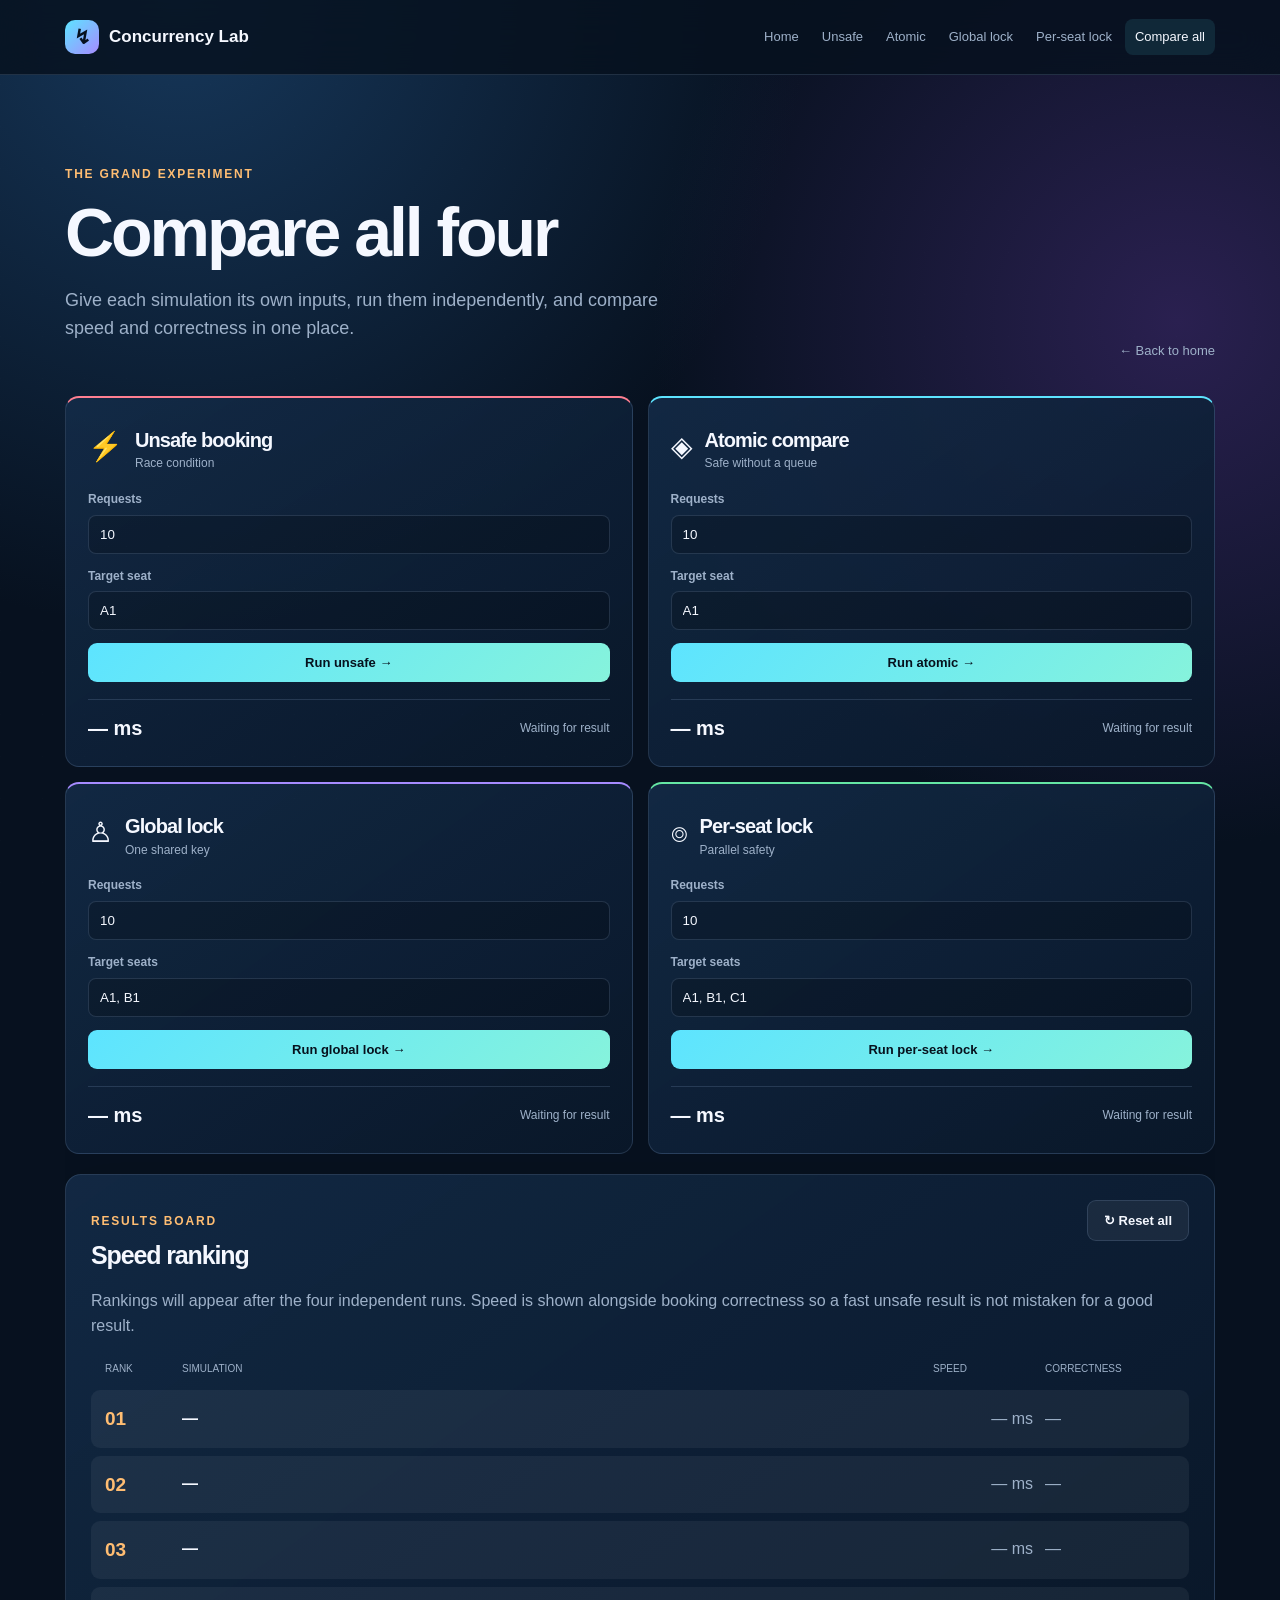
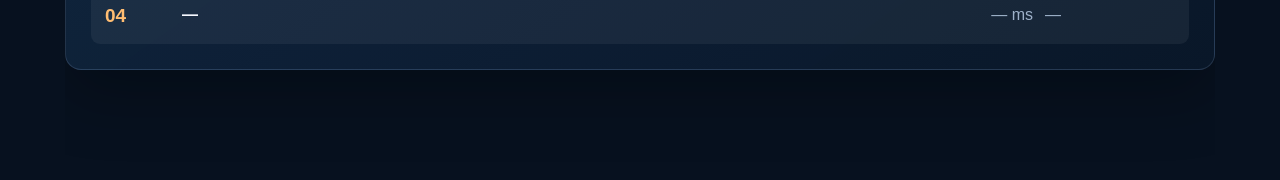
==== public/compare.html @ f56acc3b "UI: Added bases ui" ====
<!doctype html>
<html lang="en">
<head><meta charset="UTF-8"><meta name="viewport" content="width=device-width, initial-scale=1"><title>Compare Simulations · Concurrency Lab</title><link rel="stylesheet" href="styles.css"></head>
<body>
<header class="topbar"><div class="wrap nav-inner"><a class="brand" href="index.html"><span class="brand-mark">↯</span>Concurrency Lab</a><nav><a href="index.html">Home</a><a href="simulations/unsafe.html">Unsafe</a><a href="simulations/atomic.html">Atomic</a><a href="simulations/global-lock.html">Global lock</a><a href="simulations/seat-lock.html">Per-seat lock</a><a class="nav-compare active" href="compare.html">Compare all</a></nav></div></header>
<main class="simulation-shell wrap"><div class="page-heading"><div><p class="eyebrow orange">The grand experiment</p><h1>Compare all four</h1><p class="lead">Give each simulation its own inputs, run them independently, and compare speed and correctness in one place.</p></div><a class="back-link" href="index.html">← Back to home</a></div>
<section class="compare-grid">
  <form class="compare-card red-border"><div class="compare-title"><span class="card-icon">⚡</span><div><h2>Unsafe booking</h2><p>Race condition</p></div></div><label>Requests<input type="number" value="10"></label><label>Target seat<input type="text" value="A1"></label><button class="button primary" type="button">Run unsafe →</button><div class="compare-result"><b>— ms</b><span>Waiting for result</span></div></form>
  <form class="compare-card cyan-border"><div class="compare-title"><span class="card-icon">◈</span><div><h2>Atomic compare</h2><p>Safe without a queue</p></div></div><label>Requests<input type="number" value="10"></label><label>Target seat<input type="text" value="A1"></label><button class="button primary" type="button">Run atomic →</button><div class="compare-result"><b>— ms</b><span>Waiting for result</span></div></form>
  <form class="compare-card violet-border"><div class="compare-title"><span class="card-icon">♙</span><div><h2>Global lock</h2><p>One shared key</p></div></div><label>Requests<input type="number" value="10"></label><label>Target seats<input type="text" value="A1, B1"></label><button class="button primary" type="button">Run global lock →</button><div class="compare-result"><b>— ms</b><span>Waiting for result</span></div></form>
  <form class="compare-card green-border"><div class="compare-title"><span class="card-icon">⌾</span><div><h2>Per-seat lock</h2><p>Parallel safety</p></div></div><label>Requests<input type="number" value="10"></label><label>Target seats<input type="text" value="A1, B1, C1"></label><button class="button primary" type="button">Run per-seat lock →</button><div class="compare-result"><b>— ms</b><span>Waiting for result</span></div></form>
</section>
<section class="ranking-panel panel"><div class="panel-heading"><div><p class="eyebrow orange">Results board</p><h2>Speed ranking</h2></div><button class="button reset" type="reset">↻ Reset all</button></div><p class="muted">Rankings will appear after the four independent runs. Speed is shown alongside booking correctness so a fast unsafe result is not mistaken for a good result.</p><div class="ranking"><div class="ranking-head"><span>Rank</span><span>Simulation</span><span>Speed</span><span>Correctness</span></div><div class="rank"><b>01</b><strong>—</strong><span class="time">— ms</span><span class="muted">—</span></div><div class="rank"><b>02</b><strong>—</strong><span class="time">— ms</span><span class="muted">—</span></div><div class="rank"><b>03</b><strong>—</strong><span class="time">— ms</span><span class="muted">—</span></div><div class="rank"><b>04</b><strong>—</strong><span class="time">— ms</span><span class="muted">—</span></div></div></section>
</main>
</body></html>
---- public/styles.css ----
:root {
  --bg: #07111f; --surface: #0f2035; --surface-2: #132a45; --line: rgba(159,190,227,.17);
  --text: #f5f8ff; --muted: #9eb1c9; --cyan: #5de4ff; --violet: #a68bff;
  --green: #65e6a4; --red: #ff7f91; --orange: #ffbd72; --shadow: 0 24px 65px rgba(0,0,0,.28);
}
* { box-sizing: border-box; }
html { scroll-behavior: smooth; }
body { margin: 0; color: var(--text); background: radial-gradient(circle at 14% 0%, #16375a, transparent 30%), radial-gradient(circle at 92% 18%, #2a2050, transparent 28%), var(--bg); font: 16px/1.55 Arial, sans-serif; }
body::before { content: ""; position: fixed; inset: 0; pointer-events: none; opacity: .12; background-image: linear-gradient(rgba(255,255,255,.05) 1px,transparent 1px),linear-gradient(90deg,rgba(255,255,255,.05) 1px,transparent 1px); background-size: 42px 42px; }
.wrap { width: min(1150px, calc(100% - 40px)); margin: auto; }
.topbar { position: sticky; top: 0; z-index: 10; border-bottom: 1px solid var(--line); background: rgba(7,17,31,.83); backdrop-filter: blur(18px); }
.nav-inner { min-height: 74px; display: flex; align-items: center; gap: 28px; }
.brand { display: inline-flex; align-items: center; gap: 10px; color: var(--text); font-size: 17px; font-weight: 700; text-decoration: none; white-space: nowrap; }
.brand-mark { display: grid; place-items: center; width: 34px; height: 34px; border-radius: 10px; color: #07111f; background: linear-gradient(135deg,var(--cyan),var(--violet)); font-size: 20px; }
nav { display: flex; gap: 3px; margin-left: auto; flex-wrap: wrap; justify-content: end; }
nav a,.back-link,.text-link { color: var(--muted); text-decoration: none; font-size: 13px; }
nav a { padding: 8px 10px; border-radius: 8px; } nav a:hover,.nav-compare { color: var(--text); background: rgba(93,228,255,.1); }
main { overflow: hidden; } .hero { min-height: 555px; display: flex; align-items: center; justify-content: space-between; gap: 30px; position: relative; }
.hero-copy { max-width: 650px; padding: 70px 0; } .eyebrow { color: var(--cyan); font-size: 12px; font-weight: 700; letter-spacing: .15em; text-transform: uppercase; }
h1,h2,h3 { margin: 0; line-height: 1.08; letter-spacing: -.045em; } h1 { font-size: clamp(50px,8vw,88px); margin: 15px 0 20px; } h1 em { color: var(--cyan); font-style: normal; }
.hero-text,.lead { color: var(--muted); font-size: 18px; max-width: 610px; } .hero-actions { display: flex; gap: 22px; align-items: center; margin-top: 30px; }
.button { border: 0; border-radius: 9px; padding: 12px 16px; cursor: pointer; font: 700 13px Arial,sans-serif; text-decoration: none; transition: transform .2s, box-shadow .2s; }
.button:hover { transform: translateY(-2px); box-shadow: 0 11px 25px rgba(93,228,255,.2); } .primary { color: #06111d; background: linear-gradient(135deg,var(--cyan),#86f3dc); } .reset { color: var(--text); background: rgba(255,255,255,.06); border: 1px solid var(--line); }
.hero-orbit { width: 330px; height: 330px; position: relative; opacity: .8; } .orbit { position: absolute; inset: 20px; border: 1px solid rgba(93,228,255,.25); border-radius: 50%; transform: rotate(-25deg) skewX(-10deg); } .orbit-two { inset: 65px -10px; border-color: rgba(166,139,255,.35); transform: rotate(55deg) skewX(12deg); } .orbit-core { position: absolute; inset: 125px; display: grid; place-items: center; border: 1px solid var(--cyan); border-radius: 50%; color: var(--cyan); font-size: 25px; box-shadow: 0 0 45px rgba(93,228,255,.25); }.dot { position: absolute; width: 11px; height: 11px; border-radius: 50%; background: var(--cyan); box-shadow: 0 0 18px var(--cyan); }.dot-one { top: 38px; right: 72px; }.dot-two { bottom: 33px; left: 40px; background: var(--violet); box-shadow: 0 0 18px var(--violet); }.dot-three { top: 149px; right: 0; background: var(--green); box-shadow: 0 0 18px var(--green); }
.intro-grid { display: grid; grid-template-columns: 1fr 1fr; gap: 40px; padding: 50px 0 25px; border-top: 1px solid var(--line); } h2 { font-size: clamp(30px,4vw,49px); margin-top: 10px; }.muted { color: var(--muted); }
.simulation-cards { display: grid; grid-template-columns: repeat(4,1fr); gap: 13px; padding: 25px 0 115px; }.simulation-card { min-height: 245px; padding: 23px; border: 1px solid var(--line); border-radius: 15px; color: var(--text); text-decoration: none; background: linear-gradient(145deg,rgba(21,46,76,.85),rgba(10,23,40,.9)); transition: transform .25s,border-color .25s; }.simulation-card:hover { transform: translateY(-6px); border-color: rgba(93,228,255,.7); }.number { color: var(--muted); font-size: 11px; }.card-icon { display: block; margin: 27px 0 12px; font-size: 28px; }.simulation-card h3 { font-size: 20px; }.simulation-card p { min-height: 48px; color: var(--muted); font-size: 13px; }.card-link { color: var(--cyan); font-size: 13px; font-weight: 700; }.accent-red .card-icon,.red { color: var(--red); }.accent-violet .card-icon,.violet { color: var(--violet); }.accent-green .card-icon,.green { color: var(--green); }.orange { color: var(--orange); }
.simulation-page,.compare-page { scroll-margin-top: 95px; padding: 80px 0; border-top: 1px solid var(--line); }.page-heading { display: flex; justify-content: space-between; align-items: end; gap: 25px; margin-bottom: 35px; }.page-heading h2 { margin: 10px 0 14px; }.back-link:hover,.text-link:hover { color: var(--cyan); }.content-grid { display: grid; grid-template-columns: 1.25fr .75fr; gap: 20px; }.lesson,.control-card,.compare-panel { padding: 28px; border: 1px solid var(--line); border-radius: 16px; background: linear-gradient(145deg,rgba(20,44,73,.86),rgba(10,24,42,.9)); box-shadow: var(--shadow); }.lesson p { max-width: 650px; color: var(--muted); font-size: 18px; }.lesson strong { color: var(--text); }.lesson-label,.control-title { color: var(--cyan); font-size: 12px; font-weight: 700; letter-spacing: .12em; text-transform: uppercase; }.steps { display: grid; gap: 12px; margin-top: 28px; }.steps div { display: flex; align-items: center; gap: 13px; color: var(--muted); }.steps b { display: grid; place-items: center; width: 27px; height: 27px; border-radius: 50%; color: #06111d; background: var(--cyan); font-size: 11px; }.control-card { display: grid; align-content: start; gap: 15px; }.control-card label,.compare-input label { display: grid; gap: 7px; color: var(--muted); font-size: 12px; font-weight: 700; }.control-card input,.compare-input input { width: 100%; padding: 12px; border: 1px solid var(--line); border-radius: 8px; outline: none; color: var(--text); background: rgba(0,0,0,.2); font: 15px Arial,sans-serif; }.control-card input:focus,.compare-input input:focus { border-color: var(--cyan); }.button-row { display: flex; flex-wrap: wrap; gap: 9px; }.hint { margin: 0; color: var(--muted); font-size: 12px; }.seat-map { display: grid; grid-template-columns: repeat(3,1fr); gap: 8px; }.seat-map span { display: grid; place-items: center; height: 55px; border-radius: 9px; color: var(--muted); background: rgba(255,255,255,.06); }.seat-map .active { color: #07111f; background: var(--green); }.seat-map .booked { color: #07111f; background: var(--red); }.compare-panel { display: grid; gap: 25px; }.compare-input { display: grid; grid-template-columns: 1.7fr .7fr .9fr auto; gap: 13px; align-items: end; }.compare-input .control-title { grid-column: 1/-1; }.ranking { display: grid; gap: 8px; }.ranking-head,.rank { display: grid; grid-template-columns: 70px 1fr 100px; gap: 15px; align-items: center; }.ranking-head { padding: 0 15px 5px; color: var(--muted); font-size: 11px; text-transform: uppercase; }.rank { padding: 15px; border-radius: 10px; background: rgba(255,255,255,.055); }.rank:first-of-type { border: 1px solid rgba(255,189,114,.5); background: rgba(255,189,114,.09); }.rank > b { color: var(--orange); font-size: 20px; }.rank strong { display: flex; align-items: center; gap: 10px; }.rank-icon { display: grid; place-items: center; width: 29px; height: 29px; border-radius: 8px; font-style: normal; background: rgba(255,255,255,.08); }.time { color: var(--muted); text-align: right; }.footer { padding: 30px 0; border-top: 1px solid var(--line); color: var(--muted); }.footer .wrap { display: flex; justify-content: space-between; gap: 20px; font-size: 12px; }
@media(max-width:800px){.nav-inner{align-items:flex-start;flex-direction:column;padding:14px 0}.nav-inner nav{margin:0;justify-content:flex-start}.hero{min-height:auto;padding:45px 0 70px}.hero-orbit{display:none}.intro-grid,.content-grid,.compare-input{grid-template-columns:1fr}.simulation-cards{grid-template-columns:repeat(2,1fr)}.page-heading{align-items:flex-start;flex-direction:column}.ranking-head,.rank{grid-template-columns:48px 1fr}.ranking-head span:last-child,.time{grid-column:2;text-align:left}.footer .wrap{align-items:flex-start;flex-direction:column}}
@media(max-width:480px){.wrap{width:calc(100% - 28px)}.simulation-cards{grid-template-columns:1fr}.hero h1{font-size:52px}.hero-actions{align-items:flex-start;flex-direction:column;gap:14px}}

.simulation-shell { padding: 78px 0 110px; }
.simulation-shell h1 { font-size: clamp(40px, 6vw, 68px); margin: 10px 0 14px; }
.result-layout { display: grid; grid-template-columns: minmax(0, 1.55fr) minmax(280px, .75fr); gap: 20px; margin-top: 20px; }
.panel { padding: 25px; border: 1px solid var(--line); border-radius: 16px; background: linear-gradient(145deg,rgba(20,44,73,.86),rgba(10,24,42,.92)); box-shadow: var(--shadow); }
.panel-heading { display: flex; align-items: flex-start; justify-content: space-between; gap: 15px; margin-bottom: 20px; }
.panel-heading h2 { font-size: 25px; margin-top: 7px; }
.status-pill { border-radius: 99px; padding: 6px 10px; color: var(--muted); background: rgba(255,255,255,.07); font-size: 11px; white-space: nowrap; }
.live-dot { color: var(--green); font-size: 12px; white-space: nowrap; }
.metric-grid { display: grid; grid-template-columns: repeat(4,1fr); gap: 9px; margin-bottom: 21px; }
.metric { min-height: 68px; padding: 11px; border-radius: 9px; background: rgba(255,255,255,.055); }
.metric b { display: block; color: var(--text); font-size: 22px; }.metric small { color: var(--muted); font-size: 11px; }
.full-map,.compact-map { display: grid; grid-template-columns: 32px repeat(10,minmax(30px,1fr)); gap: 5px; }
.seat-map span { display: grid; place-items: center; min-height: 32px; border-radius: 6px; color: var(--muted); background: rgba(255,255,255,.055); font-size: 10px; }
.seat-map .seat-head,.seat-map .row-head { color: var(--cyan); background: transparent; font-weight: 700; }
.seat-map .active { color: #07111f; background: var(--green); }.seat-map .booked { color: #07111f; background: var(--red); }.seat-map .conflict { color: #07111f; background: var(--orange); }
.seat-table { width: 100%; border-collapse: separate; border-spacing: 5px; table-layout: fixed; }.seat-table th { color: var(--cyan); font-size: 10px; }.seat-table td { height: 31px; border-radius: 6px; color: var(--muted); background: rgba(255,255,255,.055); text-align: center; font-size: 10px; }.seat-table td.active { color: #07111f; background: var(--green); }.seat-table td.booked { color: #07111f; background: var(--red); }
.legend { display: flex; flex-wrap: wrap; gap: 15px; margin-top: 15px; color: var(--muted); font-size: 11px; }.legend span { display: inline-flex; align-items: center; gap: 6px; }.legend i { display: inline-block; width: 9px; height: 9px; border-radius: 3px; background: rgba(255,255,255,.2); }.legend .available { background: rgba(255,255,255,.2); }.legend .booked { background: var(--red); }.legend .active { background: var(--green); }
.log-list { display: grid; gap: 10px; max-height: 420px; overflow-y: auto; }.log-list p { display: grid; grid-template-columns: 73px 75px 1fr; gap: 8px; margin: 0; padding: 12px 0; border-bottom: 1px solid var(--line); font-size: 12px; }.log-list time { color: var(--muted); font-variant-numeric: tabular-nums; }.log-list b { color: var(--cyan); }.log-list span { color: var(--muted); }
.home-callout { display: flex; align-items: center; justify-content: space-between; gap: 20px; margin-bottom: 110px; padding: 32px; border: 1px solid rgba(255,189,114,.25); border-radius: 16px; background: rgba(255,189,114,.07); }.home-callout h2 { font-size: 31px; }
.compare-grid { display: grid; grid-template-columns: repeat(2,1fr); gap: 15px; }.compare-card { display: grid; gap: 13px; padding: 22px; border: 1px solid var(--line); border-radius: 14px; background: linear-gradient(145deg,rgba(20,44,73,.86),rgba(10,24,42,.92)); }.compare-card.red-border { border-top: 2px solid var(--red); }.compare-card.cyan-border { border-top: 2px solid var(--cyan); }.compare-card.violet-border { border-top: 2px solid var(--violet); }.compare-card.green-border { border-top: 2px solid var(--green); }.compare-title { display: flex; align-items: center; gap: 12px; margin-bottom: 4px; }.compare-title .card-icon { margin: 0; }.compare-title h2 { font-size: 20px; }.compare-title p { margin: 3px 0 0; color: var(--muted); font-size: 12px; }.compare-card label { display: grid; gap: 6px; color: var(--muted); font-size: 12px; font-weight: 700; }.compare-card input { padding: 11px; border: 1px solid var(--line); border-radius: 8px; color: var(--text); background: rgba(0,0,0,.2); outline: none; }.compare-result { display: flex; align-items: center; justify-content: space-between; margin-top: 4px; padding-top: 13px; border-top: 1px solid var(--line); }.compare-result b { font-size: 20px; }.compare-result span { color: var(--muted); font-size: 12px; }.ranking-panel { margin-top: 20px; }.ranking-panel > .muted { margin-bottom: 22px; }.ranking { display: grid; gap: 8px; }.ranking-head,.rank { display: grid; grid-template-columns: 65px 1fr 100px 130px; gap: 12px; align-items: center; }.ranking-head { padding: 0 14px 6px; color: var(--muted); font-size: 10px; text-transform: uppercase; }.rank { padding: 14px; border-radius: 9px; background: rgba(255,255,255,.055); }.rank:first-of-type { border: 1px solid rgba(255,189,114,.45); }.rank > b { color: var(--orange); font-size: 19px; }.rank strong { min-width: 0; }.time { color: var(--muted); text-align: right; }
@media(max-width:800px){.result-layout{grid-template-columns:1fr}.metric-grid{grid-template-columns:repeat(2,1fr)}.compare-grid{grid-template-columns:1fr}.home-callout{align-items:flex-start;flex-direction:column}.ranking-head,.rank{grid-template-columns:42px 1fr 85px}.ranking-head span:last-child,.rank span:last-child{grid-column:2}.time{text-align:left}.full-map{gap:3px}.seat-map span{font-size:8px}.log-list p{grid-template-columns:65px 65px 1fr}}
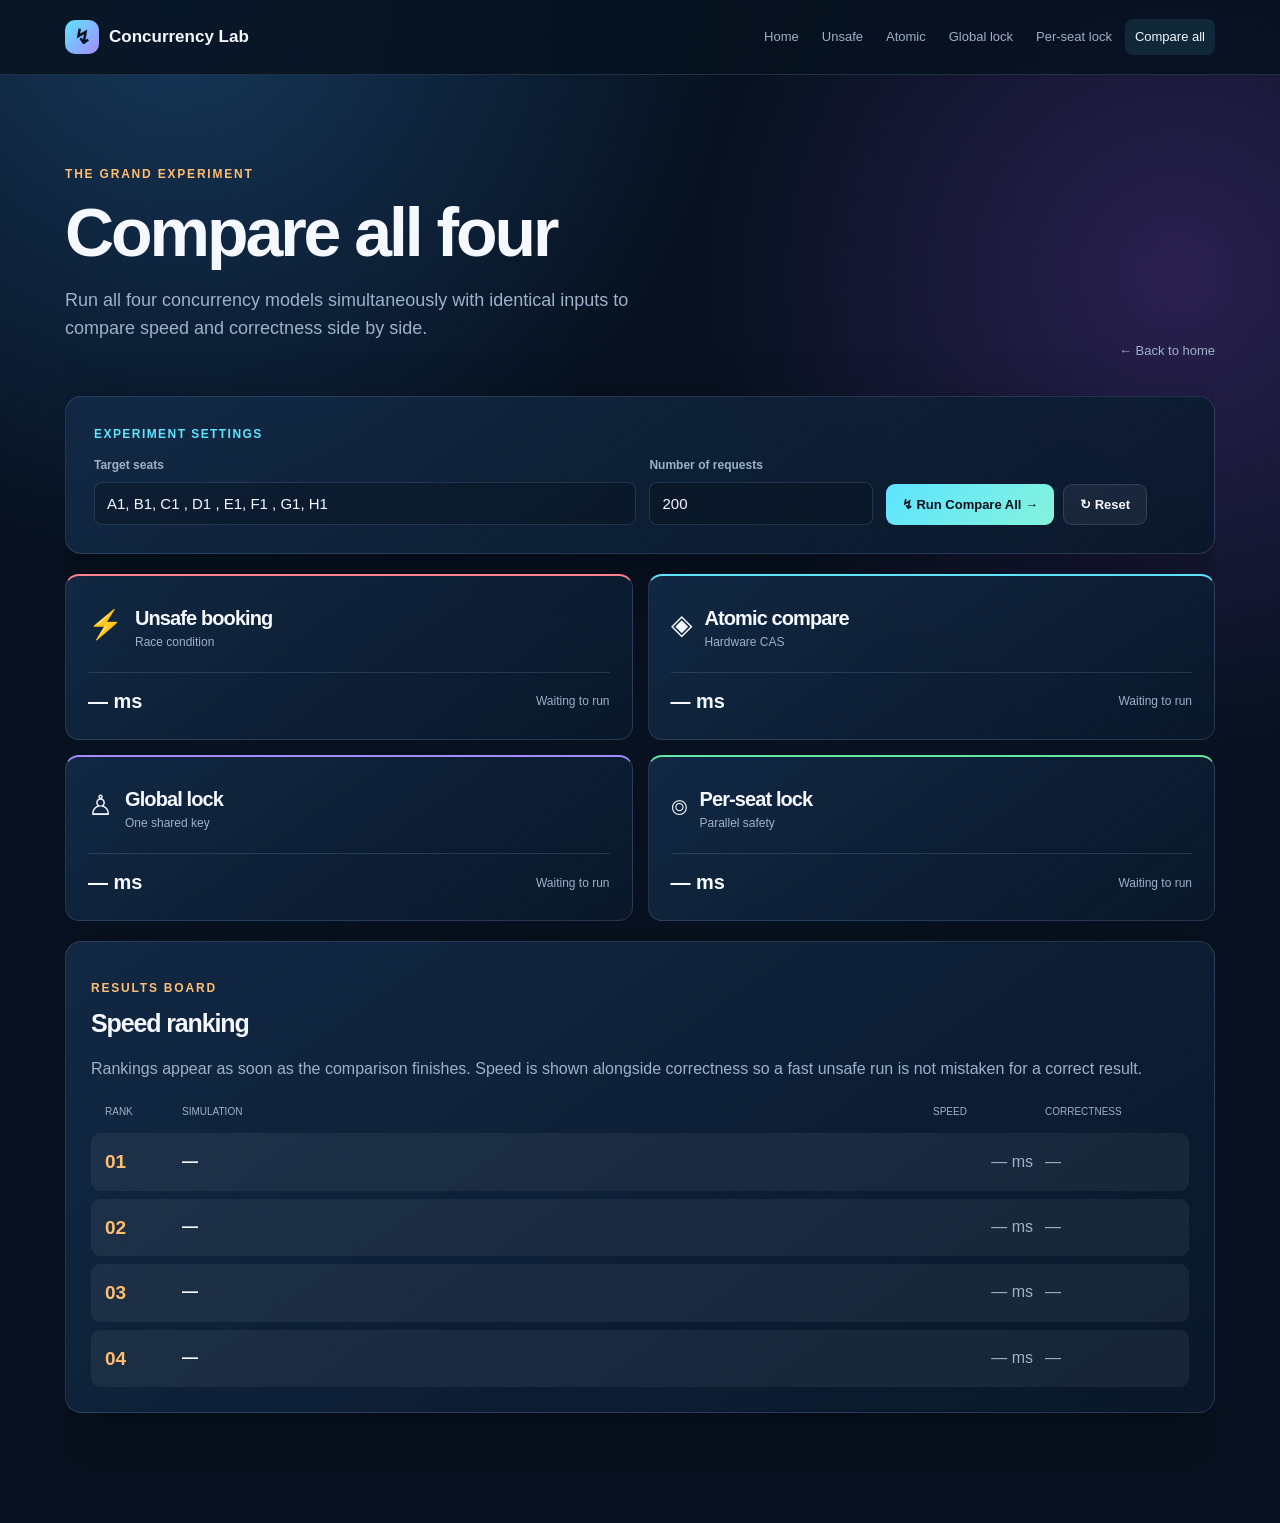
==== commit e53f72b5: "compare all added" ====
--- a/public/compare.html
+++ b/public/compare.html
@@ -1,15 +1,127 @@
 <!doctype html>
 <html lang="en">
-<head><meta charset="UTF-8"><meta name="viewport" content="width=device-width, initial-scale=1"><title>Compare Simulations · Concurrency Lab</title><link rel="stylesheet" href="styles.css"></head>
+
+<head>
+  <meta charset="UTF-8">
+  <meta name="viewport" content="width=device-width, initial-scale=1">
+  <title>Compare Simulations · Concurrency Lab</title>
+  <link rel="stylesheet" href="styles.css">
+</head>
+
 <body>
-<header class="topbar"><div class="wrap nav-inner"><a class="brand" href="index.html"><span class="brand-mark">↯</span>Concurrency Lab</a><nav><a href="index.html">Home</a><a href="simulations/unsafe.html">Unsafe</a><a href="simulations/atomic.html">Atomic</a><a href="simulations/global-lock.html">Global lock</a><a href="simulations/seat-lock.html">Per-seat lock</a><a class="nav-compare active" href="compare.html">Compare all</a></nav></div></header>
-<main class="simulation-shell wrap"><div class="page-heading"><div><p class="eyebrow orange">The grand experiment</p><h1>Compare all four</h1><p class="lead">Give each simulation its own inputs, run them independently, and compare speed and correctness in one place.</p></div><a class="back-link" href="index.html">← Back to home</a></div>
-<section class="compare-grid">
-  <form class="compare-card red-border"><div class="compare-title"><span class="card-icon">⚡</span><div><h2>Unsafe booking</h2><p>Race condition</p></div></div><label>Requests<input type="number" value="10"></label><label>Target seat<input type="text" value="A1"></label><button class="button primary" type="button">Run unsafe →</button><div class="compare-result"><b>— ms</b><span>Waiting for result</span></div></form>
-  <form class="compare-card cyan-border"><div class="compare-title"><span class="card-icon">◈</span><div><h2>Atomic compare</h2><p>Safe without a queue</p></div></div><label>Requests<input type="number" value="10"></label><label>Target seat<input type="text" value="A1"></label><button class="button primary" type="button">Run atomic →</button><div class="compare-result"><b>— ms</b><span>Waiting for result</span></div></form>
-  <form class="compare-card violet-border"><div class="compare-title"><span class="card-icon">♙</span><div><h2>Global lock</h2><p>One shared key</p></div></div><label>Requests<input type="number" value="10"></label><label>Target seats<input type="text" value="A1, B1"></label><button class="button primary" type="button">Run global lock →</button><div class="compare-result"><b>— ms</b><span>Waiting for result</span></div></form>
-  <form class="compare-card green-border"><div class="compare-title"><span class="card-icon">⌾</span><div><h2>Per-seat lock</h2><p>Parallel safety</p></div></div><label>Requests<input type="number" value="10"></label><label>Target seats<input type="text" value="A1, B1, C1"></label><button class="button primary" type="button">Run per-seat lock →</button><div class="compare-result"><b>— ms</b><span>Waiting for result</span></div></form>
-</section>
-<section class="ranking-panel panel"><div class="panel-heading"><div><p class="eyebrow orange">Results board</p><h2>Speed ranking</h2></div><button class="button reset" type="reset">↻ Reset all</button></div><p class="muted">Rankings will appear after the four independent runs. Speed is shown alongside booking correctness so a fast unsafe result is not mistaken for a good result.</p><div class="ranking"><div class="ranking-head"><span>Rank</span><span>Simulation</span><span>Speed</span><span>Correctness</span></div><div class="rank"><b>01</b><strong>—</strong><span class="time">— ms</span><span class="muted">—</span></div><div class="rank"><b>02</b><strong>—</strong><span class="time">— ms</span><span class="muted">—</span></div><div class="rank"><b>03</b><strong>—</strong><span class="time">— ms</span><span class="muted">—</span></div><div class="rank"><b>04</b><strong>—</strong><span class="time">— ms</span><span class="muted">—</span></div></div></section>
-</main>
-</body></html>
+  <header class="topbar">
+    <div class="wrap nav-inner">
+      <a class="brand" href="index.html"><span class="brand-mark">↯</span>Concurrency Lab</a>
+      <nav>
+        <a href="index.html">Home</a>
+        <a href="simulations/unsafe.html">Unsafe</a>
+        <a href="simulations/atomic.html">Atomic</a>
+        <a href="simulations/global-lock.html">Global lock</a>
+        <a href="simulations/seat-lock.html">Per-seat lock</a>
+        <a class="nav-compare active" href="compare.html">Compare all</a>
+      </nav>
+    </div>
+  </header>
+  <main class="simulation-shell wrap">
+    <div class="page-heading">
+      <div>
+        <p class="eyebrow orange">The grand experiment</p>
+        <h1>Compare all four</h1>
+        <p class="lead">Run all four concurrency models simultaneously with identical inputs to compare speed and
+          correctness side by side.</p>
+      </div>
+      <a class="back-link" href="index.html">← Back to home</a>
+    </div>
+
+    <!-- Single Shared Controls -->
+    <section class="compare-panel">
+      <form class="compare-input" onsubmit="return false;">
+        <div class="control-title">Experiment settings</div>
+        <label>Target seats
+          <input id="compare-seats" type="text" value="A1, B1, C1 , D1 , E1, F1 , G1, H1">
+        </label>
+        <label>Number of requests
+          <input id="compare-workers" type="number" value="200">
+        </label>
+        <div class="button-row">
+          <button class="button primary" id="btn-compare-all" type="button">↯ Run Compare All →</button>
+          <button class="button reset" id="btn-compare-reset" type="reset">↻ Reset</button>
+        </div>
+      </form>
+    </section>
+
+    <!-- 4 Result Cards -->
+    <section class="compare-grid" style="margin-top: 20px;">
+      <div class="compare-card red-border">
+        <div class="compare-title">
+          <span class="card-icon">⚡</span>
+          <div>
+            <h2>Unsafe booking</h2>
+            <p>Race condition</p>
+          </div>
+        </div>
+        <div class="compare-result" id="res-unsafe"><b>— ms</b><span>Waiting to run</span></div>
+      </div>
+
+      <div class="compare-card cyan-border">
+        <div class="compare-title">
+          <span class="card-icon">◈</span>
+          <div>
+            <h2>Atomic compare</h2>
+            <p>Hardware CAS</p>
+          </div>
+        </div>
+        <div class="compare-result" id="res-atomic"><b>— ms</b><span>Waiting to run</span></div>
+      </div>
+
+      <div class="compare-card violet-border">
+        <div class="compare-title">
+          <span class="card-icon">♙</span>
+          <div>
+            <h2>Global lock</h2>
+            <p>One shared key</p>
+          </div>
+        </div>
+        <div class="compare-result" id="res-global"><b>— ms</b><span>Waiting to run</span></div>
+      </div>
+
+      <div class="compare-card green-border">
+        <div class="compare-title">
+          <span class="card-icon">⌾</span>
+          <div>
+            <h2>Per-seat lock</h2>
+            <p>Parallel safety</p>
+          </div>
+        </div>
+        <div class="compare-result" id="res-seat"><b>— ms</b><span>Waiting to run</span></div>
+      </div>
+    </section>
+
+    <!-- Speed Ranking Board -->
+    <section class="ranking-panel panel">
+      <div class="panel-heading">
+        <div>
+          <p class="eyebrow orange">Results board</p>
+          <h2>Speed ranking</h2>
+        </div>
+      </div>
+      <p class="muted">Rankings appear as soon as the comparison finishes. Speed is shown alongside correctness so a
+        fast unsafe run is not mistaken for a correct result.</p>
+      <div class="ranking">
+        <div class="ranking-head">
+          <span>Rank</span>
+          <span>Simulation</span>
+          <span>Speed</span>
+          <span>Correctness</span>
+        </div>
+        <div class="rank"><b>01</b><strong>—</strong><span class="time">— ms</span><span class="muted">—</span></div>
+        <div class="rank"><b>02</b><strong>—</strong><span class="time">— ms</span><span class="muted">—</span></div>
+        <div class="rank"><b>03</b><strong>—</strong><span class="time">— ms</span><span class="muted">—</span></div>
+        <div class="rank"><b>04</b><strong>—</strong><span class="time">— ms</span><span class="muted">—</span></div>
+      </div>
+    </section>
+  </main>
+  <script type="module" src="compare.js"></script>
+</body>
+
+</html>
